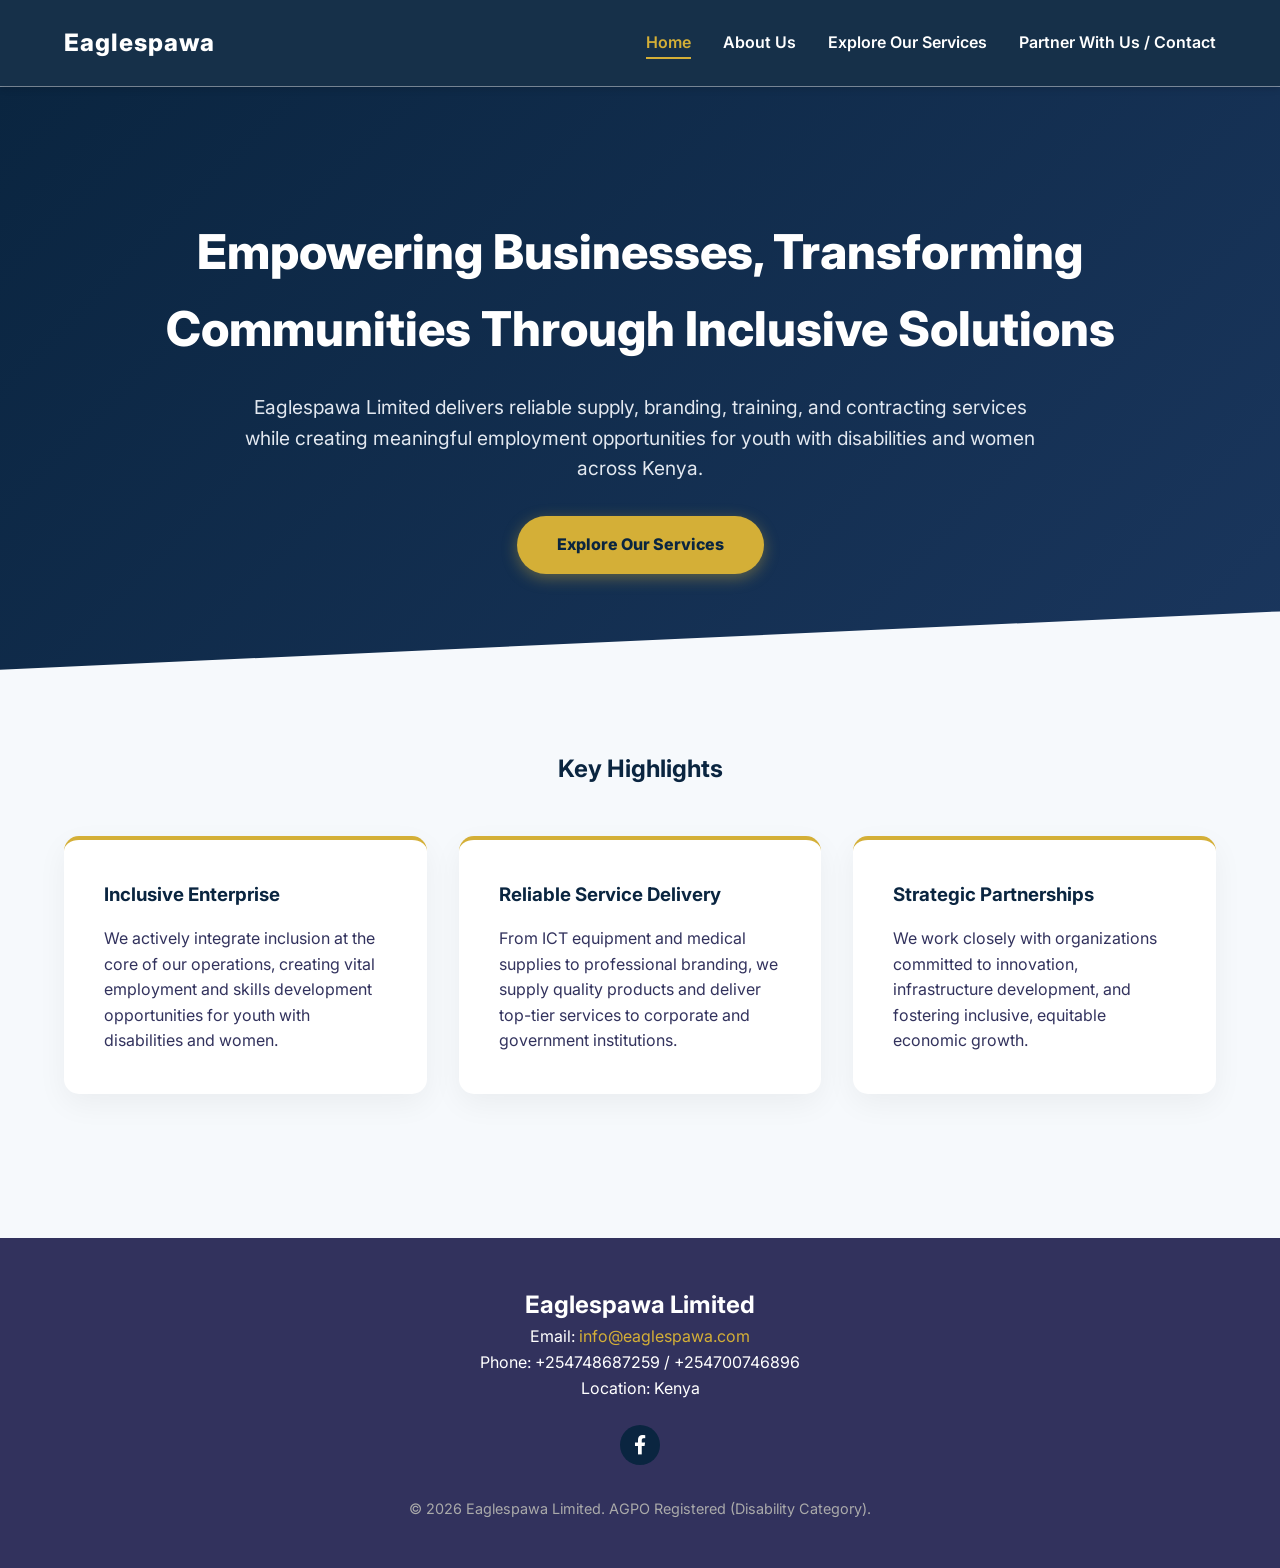
==== index.html @ 9e232251 "Update index.html" ====
<!DOCTYPE html>
<html lang="en">
<head>

    <!-- Google tag (gtag.js) -->
<script async src="https://www.googletagmanager.com/gtag/js?id=G-55WJGNCTZW"></script>
<script>
  window.dataLayer = window.dataLayer || [];
  function gtag(){dataLayer.push(arguments);}
  gtag('js', new Date());

  gtag('config', 'G-55WJGNCTZW');
</script>


    
    <meta charset="UTF-8">
    <meta name="viewport" content="width=device-width, initial-scale=1.0">
    <title>Eaglespawa Limited | Inclusive Solutions</title>
   <!-- <link rel="icon" type="image/png" href="63a9dcb0-1a79-4d11-aa5e-738346dadd19.jpeg">-->
    <link rel="stylesheet" href="styles.css">
    <link rel="stylesheet" href="https://cdnjs.cloudflare.com/ajax/libs/font-awesome/6.0.0/css/all.min.css">
    <meta name="google-site-verification" content="UINnyJ6uWXzY9-vGjhkxGWergdI92mz0cQHW0GVQRaw" />
</head>
<body>

    <header>
        <nav>
            <a href="index.html" class="logo">Eaglespawa</a>
            <div class="menu-toggle" id="mobile-menu">☰</div>
            <ul class="nav-links" id="nav-links">
                <li><a href="index.html">Home</a></li>
                <li><a href="about.html">About Us</a></li>
                <li><a href="services.html">Explore Our Services</a></li>
                <li><a href="contact.html">Partner With Us / Contact</a></li>
            </ul>
        </nav>
    </header>

    <section class="hero">
        <h1>Empowering Businesses, Transforming Communities Through Inclusive Solutions</h1>
        <p>Eaglespawa Limited delivers reliable supply, branding, training, and contracting services while creating meaningful employment opportunities for youth with disabilities and women across Kenya.</p>
        <a href="services.html" class="btn">Explore Our Services</a>
    </section>

    <section class="section">
        <h2 style="text-align: center; color: var(--primary-blue);">Key Highlights</h2>
        <div class="grid">
            <div class="card">
                <h3>Inclusive Enterprise</h3>
                <p>We actively integrate inclusion at the core of our operations, creating vital employment and skills development opportunities for youth with disabilities and women.</p>
            </div>
            <div class="card">
                <h3>Reliable Service Delivery</h3>
                <p>From ICT equipment and medical supplies to professional branding, we supply quality products and deliver top-tier services to corporate and government institutions.</p>
            </div>
            <div class="card">
                <h3>Strategic Partnerships</h3>
                <p>We work closely with organizations committed to innovation, infrastructure development, and fostering inclusive, equitable economic growth.</p>
            </div>
        </div>
    </section>

    <footer>
        <h2>Eaglespawa Limited</h2>
        <p>Email: <a href="mailto:info@eaglespawa.com?subject=Inquiry%20from%20Website">info@eaglespawa.com</a></p>
        <p>Phone: +254748687259 / +254700746896</p>
        <p>Location: Kenya</p>

        <div class="social-links">
            <a href="https://www.facebook.com/people/Eagles-pawa-limited/61579534235119/?mibextid=rS40aB7S9Ucbxw6v" target="_blank" title="Follow us on Facebook">
                <i class="fab fa-facebook-f"></i>
            </a>
        </div>

        
        <p style="margin-top: 2rem; font-size: 0.9rem; color: #aaa;">&copy; 2026 Eaglespawa Limited. AGPO Registered (Disability Category).</p>
    </footer>

    <script src="script.js"></script>
</body>
</html>


<!--<!DOCTYPE html>
<html lang="en">
<head>
    <meta charset="UTF-8">
    <meta name="viewport" content="width=device-width, initial-scale=1.0">
    <title>Page Not Found | Eagles Pawa Limited</title>
    <link href="https://fonts.googleapis.com/css2?family=Inter:wght@400;700&display=swap" rel="stylesheet">
    <style>
        :root {
            --white: #ffffff;
            --brand-blue: #0288d1;
            --gold: #d4af37;
            --light-blue: #f0f7ff;
        }

        body {
            margin: 0;
            padding: 0;
            display: flex;
            align-items: center;
            justify-content: center;
            height: 100vh;
            background: radial-gradient(circle, var(--light-blue) 0%, var(--white) 100%);
            font-family: 'Inter', sans-serif;
            text-align: center;
            color: #333;
        }

        .container {
            padding: 20px;
            max-width: 500px;
            animation: fadeIn 0.8s ease-out;
        }

        /* The big 404 number */
        h1 {
            font-size: 8rem;
            margin: 0;
            line-height: 1;
            color: var(--brand-blue);
            position: relative;
        }

        h1 span {
            color: var(--gold);
        }

        h2 {
            font-size: 1.5rem;
            margin: 20px 0;
            color: #1a2a36;
        }

        p {
            color: #64748b;
            margin-bottom: 30px;
        }

        /* The "Go Home" button */
        .btn-home {
            background: var(--gold);
            color: white;
            padding: 15px 35px;
            border-radius: 50px;
            text-decoration: none;
            font-weight: 700;
            display: inline-block;
            transition: all 0.3s ease;
            box-shadow: 0 10px 20px rgba(212, 175, 55, 0.2);
        }

        .btn-home:hover {
            transform: translateY(-3px);
            box-shadow: 0 15px 30px rgba(212, 175, 55, 0.3);
            background: #c29d2f; /* Slightly darker gold */
        }

        @keyframes fadeIn {
            from { opacity: 0; transform: translateY(20px); }
            to { opacity: 1; transform: translateY(0); }
        }

        /* Mobile specific font size adjustment */
        @media (max-width: 480px) {
            h1 { font-size: 6rem; }
        }
    </style>
</head>
<body>

    <div class="container">
        <h1>4<span>0</span>4</h1>
        <h2>Oops! This page took flight.</h2>
        <p>The link you followed might be broken, or the page may have moved. Let's get you back to our supplies.</p>
        

        <div style="margin-top: 40px;">
            <p style="font-size: 0.8rem;">Eagles Pawa Limited | General Merchandise</p>
        </div>
    </div>

</body>
</html>-->
---- styles.css ----
/* Google Fonts for a modern, clean look */
@import url('https://fonts.googleapis.com/css2?family=Inter:wght@300;400;600;800&display=swap');

/* Color Variables */
:root {
    --primary-blue: #0A2540; /* Deep futuristic blue */
    --accent-gold: #D4AF37; /* Elegant gold */
    --light-grey: #F6F9FC;
    --dark-grey: #32325D;
    --white: #FFFFFF;
    --transition-speed: 0.4s;
}

* {
    margin: 0;
    padding: 0;
    box-sizing: border-box;
    font-family: 'Inter', sans-serif;
}

body {
    background-color: var(--light-grey);
    color: var(--dark-grey);
    line-height: 1.6;
    /* Smooth fade-in for page loads */
    animation: fadeIn 0.8s ease-in-out; 
}

@keyframes fadeIn {
    from { opacity: 0; transform: translateY(10px); }
    to { opacity: 1; transform: translateY(0); }
}

/* Navigation Bar */
header {
    background: rgba(10, 37, 64, 0.95); /* Glassmorphism effect */
    backdrop-filter: blur(10px);
    position: sticky;
    top: 0;
    width: 100%;
    z-index: 1000;
    box-shadow: 0 4px 6px rgba(0,0,0,0.1);
}

nav {
    display: flex;
    justify-content: space-between;
    align-items: center;
    padding: 1.5rem 5%;
    max-width: 1400px;
    margin: auto;
}

.logo {
    color: var(--white);
    font-size: 1.5rem;
    font-weight: 800;
    text-decoration: none;
    letter-spacing: 1px;
}

.logo span {
    color: var(--accent-gold);
}

.nav-links {
    list-style: none;
    display: flex;
    gap: 2rem;
}

.nav-links a {
    color: var(--white);
    text-decoration: none;
    font-weight: 600;
    transition: color var(--transition-speed);
}

.nav-links a:hover {
    color: var(--accent-gold);
}


/* Navigation Active State */
.nav-links a.active {
    color: var(--accent-gold);
    border-bottom: 2px solid var(--accent-gold);
    padding-bottom: 5px;
}

/* Ensure links don't jump when the border is added */
.nav-links a {
    border-bottom: 2px solid transparent;
    transition: all var(--transition-speed);
}



.menu-toggle {
    display: none;
    color: var(--white);
    font-size: 1.5rem;
    cursor: pointer;
}

/* Hero Section */
.hero {
    background: linear-gradient(135deg, var(--primary-blue) 0%, #1A365D 100%);
    color: var(--white);
    text-align: center;
    padding: 8rem 5% 6rem;
    clip-path: polygon(0 0, 100% 0, 100% 90%, 0 100%); /* Futuristic slant */
}

.hero h1 {
    font-size: 3rem;
    font-weight: 800;
    margin-bottom: 1.5rem;
    color: var(--white);
}

.hero p {
    font-size: 1.2rem;
    max-width: 800px;
    margin: 0 auto 2rem;
    color: #E2E8F0;
}

.btn {
    display: inline-block;
    padding: 1rem 2.5rem;
    background-color: var(--accent-gold);
    color: var(--primary-blue);
    text-decoration: none;
    font-weight: 800;
    border-radius: 50px;
    transition: all var(--transition-speed);
    box-shadow: 0 4px 15px rgba(212, 175, 55, 0.4);
}

.btn:hover {
    transform: translateY(-3px);
    box-shadow: 0 6px 20px rgba(212, 175, 55, 0.6);
}

/* Sections & Cards */
.section {
    padding: 5rem 5%;
    max-width: 1400px;
    margin: auto;
}

.grid {
    display: grid;
    grid-template-columns: repeat(auto-fit, minmax(300px, 1fr));
    gap: 2rem;
    margin-top: 3rem;
}

.card {
    background: var(--white);
    padding: 2.5rem;
    border-radius: 15px;
    box-shadow: 0 10px 30px rgba(0,0,0,0.05);
    transition: transform var(--transition-speed);
    border-top: 4px solid var(--accent-gold);
}

.card:hover {
    transform: translateY(-10px);
}

.card h3 {
    color: var(--primary-blue);
    margin-bottom: 1rem;
}

/* Footer */
footer {
    background-color: var(--dark-grey);
    color: var(--white);
    text-align: center;
    padding: 3rem 5%;
    margin-top: 4rem;
}

footer a {
    color: var(--accent-gold);
    text-decoration: none;
}

/* Mobile Responsiveness */
@media (max-width: 768px) {
    .nav-links {
        display: none;
        flex-direction: column;
        position: absolute;
        top: 100%;
        left: 0;
        width: 100%;
        background: var(--primary-blue);
        padding: 2rem 0;
        text-align: center;
    }
    .nav-links.active {
        display: flex;
    }
    .menu-toggle {
        display: block;
    }
    .hero h1 {
        font-size: 2rem;
    }
}




/* --- Services Page Specific Styles --- */
.page-header {
    background: linear-gradient(135deg, var(--primary-blue) 0%, #1A365D 100%);
    color: var(--white);
    text-align: center;
    padding: 6rem 5% 4rem;
}

.page-header h1 {
    font-size: 2.5rem;
    color: var(--accent-gold);
    margin-bottom: 1rem;
}

.service-category {
    margin-bottom: 5rem;
}

.service-category-title {
    font-size: 2rem;
    color: var(--primary-blue);
    margin-bottom: 2rem;
    border-bottom: 3px solid var(--accent-gold);
    display: inline-block;
    padding-bottom: 0.5rem;
}

.service-card {
    background: var(--white);
    padding: 2rem;
    border-radius: 12px;
    box-shadow: 0 8px 25px rgba(0,0,0,0.04);
    border: 1px solid #E2E8F0;
    transition: all var(--transition-speed);
}

.service-card:hover {
    transform: translateY(-5px);
    box-shadow: 0 12px 30px rgba(10, 37, 64, 0.1);
    border-color: var(--accent-gold);
}

.service-card h3 {
    color: var(--primary-blue);
    font-size: 1.4rem;
    margin-bottom: 1.5rem;
    display: flex;
    align-items: center;
    gap: 10px;
}

.service-card ul {
    list-style: none;
}

.service-card ul li {
    position: relative;
    padding-left: 1.5rem;
    margin-bottom: 0.8rem;
    color: var(--dark-grey);
    font-size: 0.95rem;
}

.service-card ul li::before {
    content: '▹';
    position: absolute;
    left: 0;
    color: var(--accent-gold);
    font-weight: bold;
    font-size: 1.2rem;
    top: -2px;
}




/* --- About & Contact Page Specific Styles --- */
.commitment-box {
    background: linear-gradient(135deg, var(--primary-blue) 0%, #1A365D 100%);
    color: var(--white);
    padding: 3rem;
    border-radius: 15px;
    margin-top: 3rem;
    box-shadow: 0 10px 30px rgba(0,0,0,0.1);
    border-left: 5px solid var(--accent-gold);
}

.commitment-box h3 {
    color: var(--accent-gold);
    margin-bottom: 1rem;
    font-size: 1.8rem;
}

.commitment-box ul li {
    margin-bottom: 0.8rem;
    font-size: 1.1rem;
}

/* Contact Form */
.contact-container {
    display: grid;
    grid-template-columns: repeat(auto-fit, minmax(300px, 1fr));
    gap: 3rem;
    background: var(--white);
    padding: 3rem;
    border-radius: 15px;
    box-shadow: 0 8px 25px rgba(0,0,0,0.04);
}

.contact-info h3 {
    color: var(--primary-blue);
    margin-bottom: 1.5rem;
}

.contact-info p {
    margin-bottom: 1rem;
    font-size: 1.1rem;
    display: flex;
    align-items: center;
    gap: 10px;
}

.contact-info p strong {
    color: var(--accent-gold);
}

.contact-form {
    display: flex;
    flex-direction: column;
    gap: 1.5rem;
}

.contact-form input,
.contact-form textarea {
    width: 100%;
    padding: 1rem;
    border: 1px solid #E2E8F0;
    border-radius: 8px;
    background: var(--light-grey);
    font-size: 1rem;
    color: var(--dark-grey);
    transition: all var(--transition-speed);
    font-family: 'Inter', sans-serif;
}

.contact-form input:focus,
.contact-form textarea:focus {
    outline: none;
    border-color: var(--accent-gold);
    box-shadow: 0 0 0 3px rgba(212, 175, 55, 0.2);
    background: var(--white);
}

.contact-form button {
    cursor: pointer;
    border: none;
    font-size: 1.1rem;
}



/* --- Social Media Links --- */
.social-links {
    margin-top: 1.5rem;
}

.social-links a {
    display: inline-block;
    color: var(--white);
    background-color: var(--primary-blue);
    width: 40px;
    height: 40px;
    line-height: 40px;
    border-radius: 50%;
    font-size: 1.2rem;
    transition: all var(--transition-speed);
    text-decoration: none;
}

.social-links a:hover {
    background-color: var(--accent-gold);
    color: var(--primary-blue);
    transform: translateY(-3px);
    box-shadow: 0 5px 15px rgba(212, 175, 55, 0.4);
}
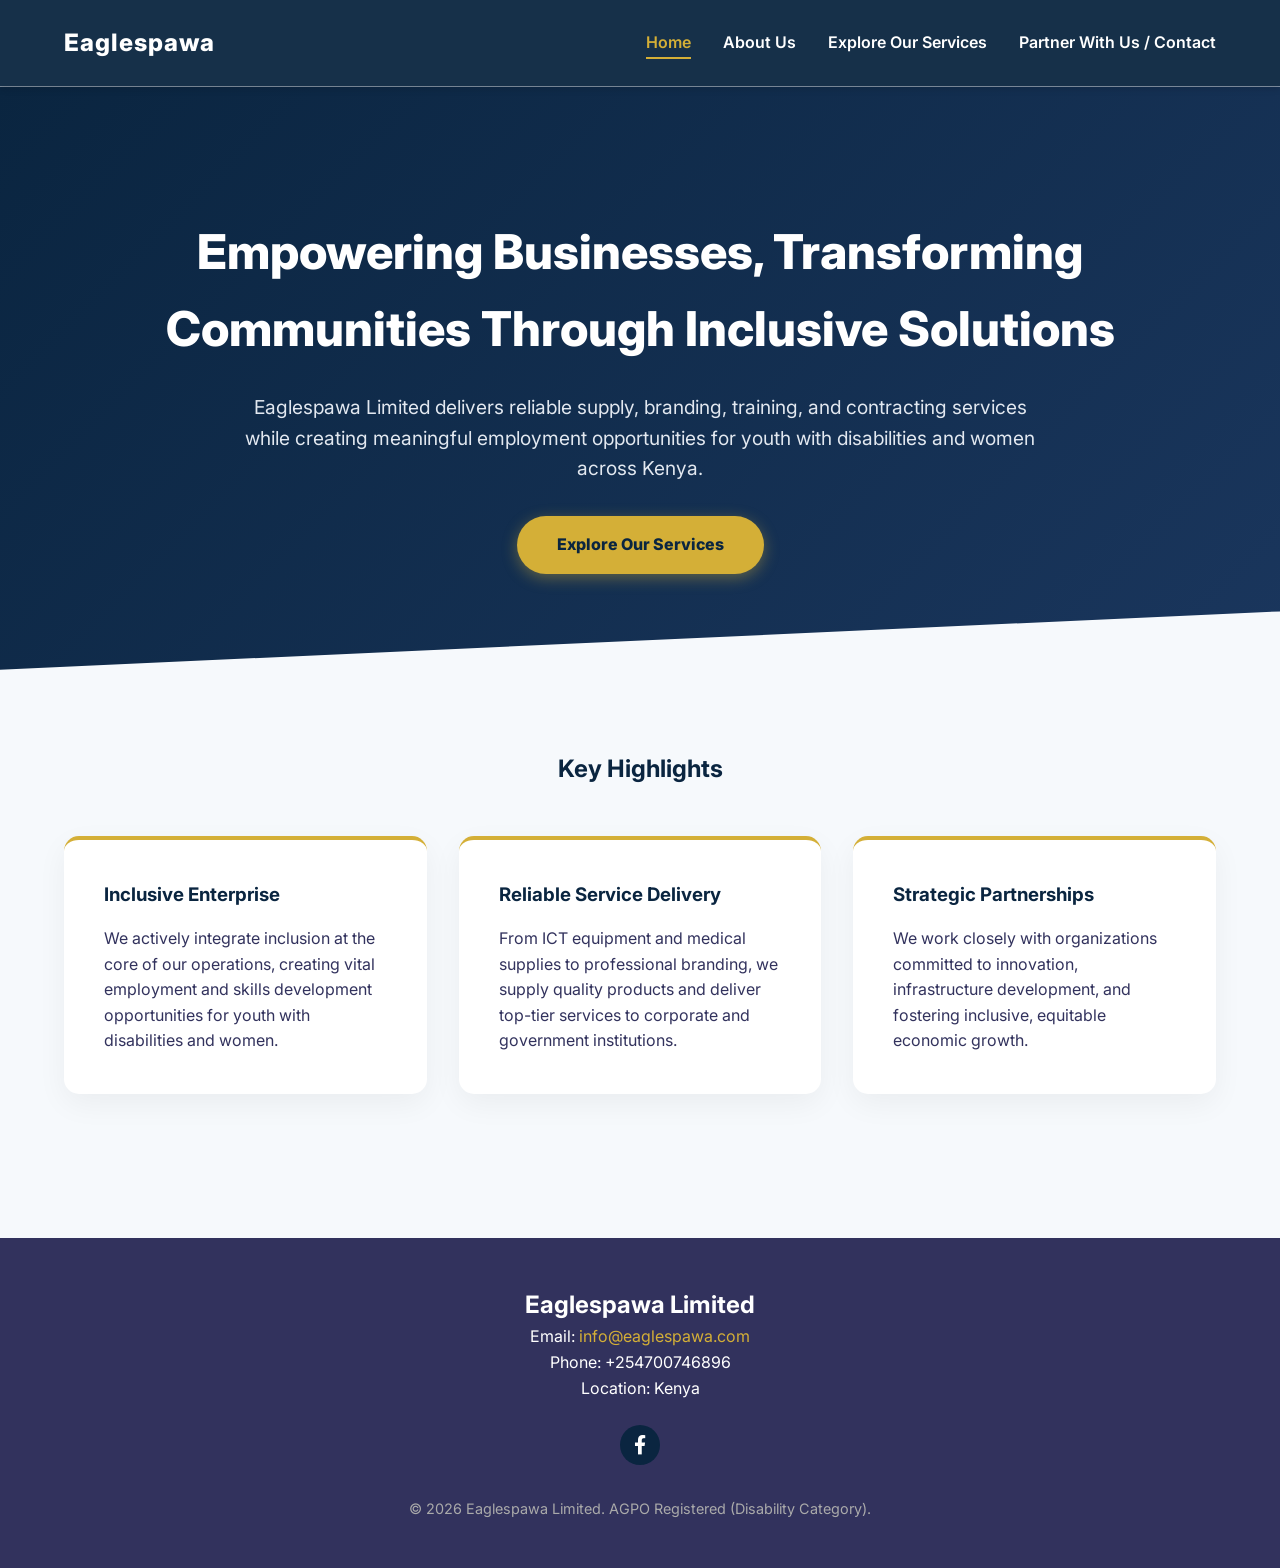
==== commit e502708e: "Update index.html" ====
--- a/index.html
+++ b/index.html
@@ -64,7 +64,7 @@
     <footer>
         <h2>Eaglespawa Limited</h2>
         <p>Email: <a href="mailto:info@eaglespawa.com?subject=Inquiry%20from%20Website">info@eaglespawa.com</a></p>
-        <p>Phone: +254748687259 / +254700746896</p>
+        <p>Phone: +254700746896</p>
         <p>Location: Kenya</p>
 
         <div class="social-links">
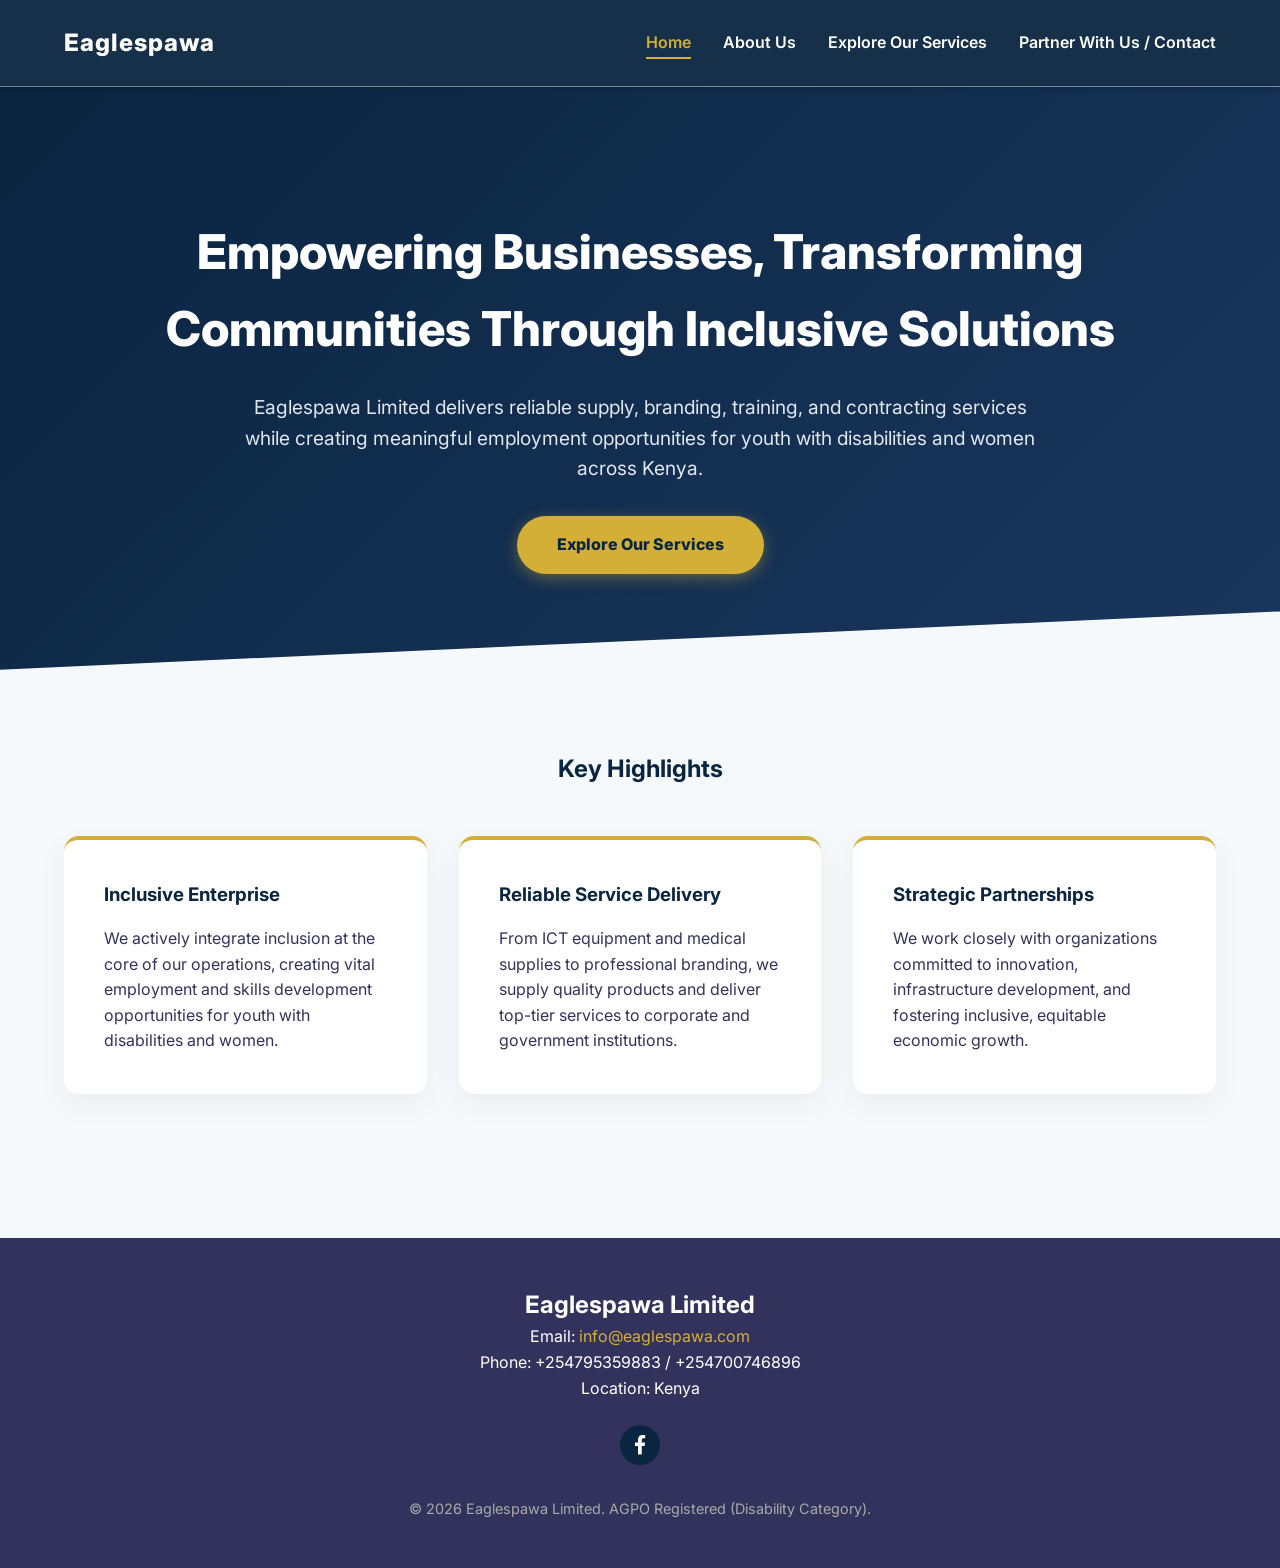
==== commit 714b5035: "Update index.html" ====
--- a/index.html
+++ b/index.html
@@ -17,7 +17,7 @@
     <meta charset="UTF-8">
     <meta name="viewport" content="width=device-width, initial-scale=1.0">
     <title>Eaglespawa Limited | Inclusive Solutions</title>
-   <!-- <link rel="icon" type="image/png" href="63a9dcb0-1a79-4d11-aa5e-738346dadd19.jpeg">-->
+   <link rel="icon" type="image/png" href="favicon.png">
     <link rel="stylesheet" href="styles.css">
     <link rel="stylesheet" href="https://cdnjs.cloudflare.com/ajax/libs/font-awesome/6.0.0/css/all.min.css">
     <meta name="google-site-verification" content="UINnyJ6uWXzY9-vGjhkxGWergdI92mz0cQHW0GVQRaw" />
@@ -64,7 +64,7 @@
     <footer>
         <h2>Eaglespawa Limited</h2>
         <p>Email: <a href="mailto:info@eaglespawa.com?subject=Inquiry%20from%20Website">info@eaglespawa.com</a></p>
-        <p>Phone: +254700746896</p>
+        <p>Phone: +254795359883 / +254700746896</p>
         <p>Location: Kenya</p>
 
         <div class="social-links">
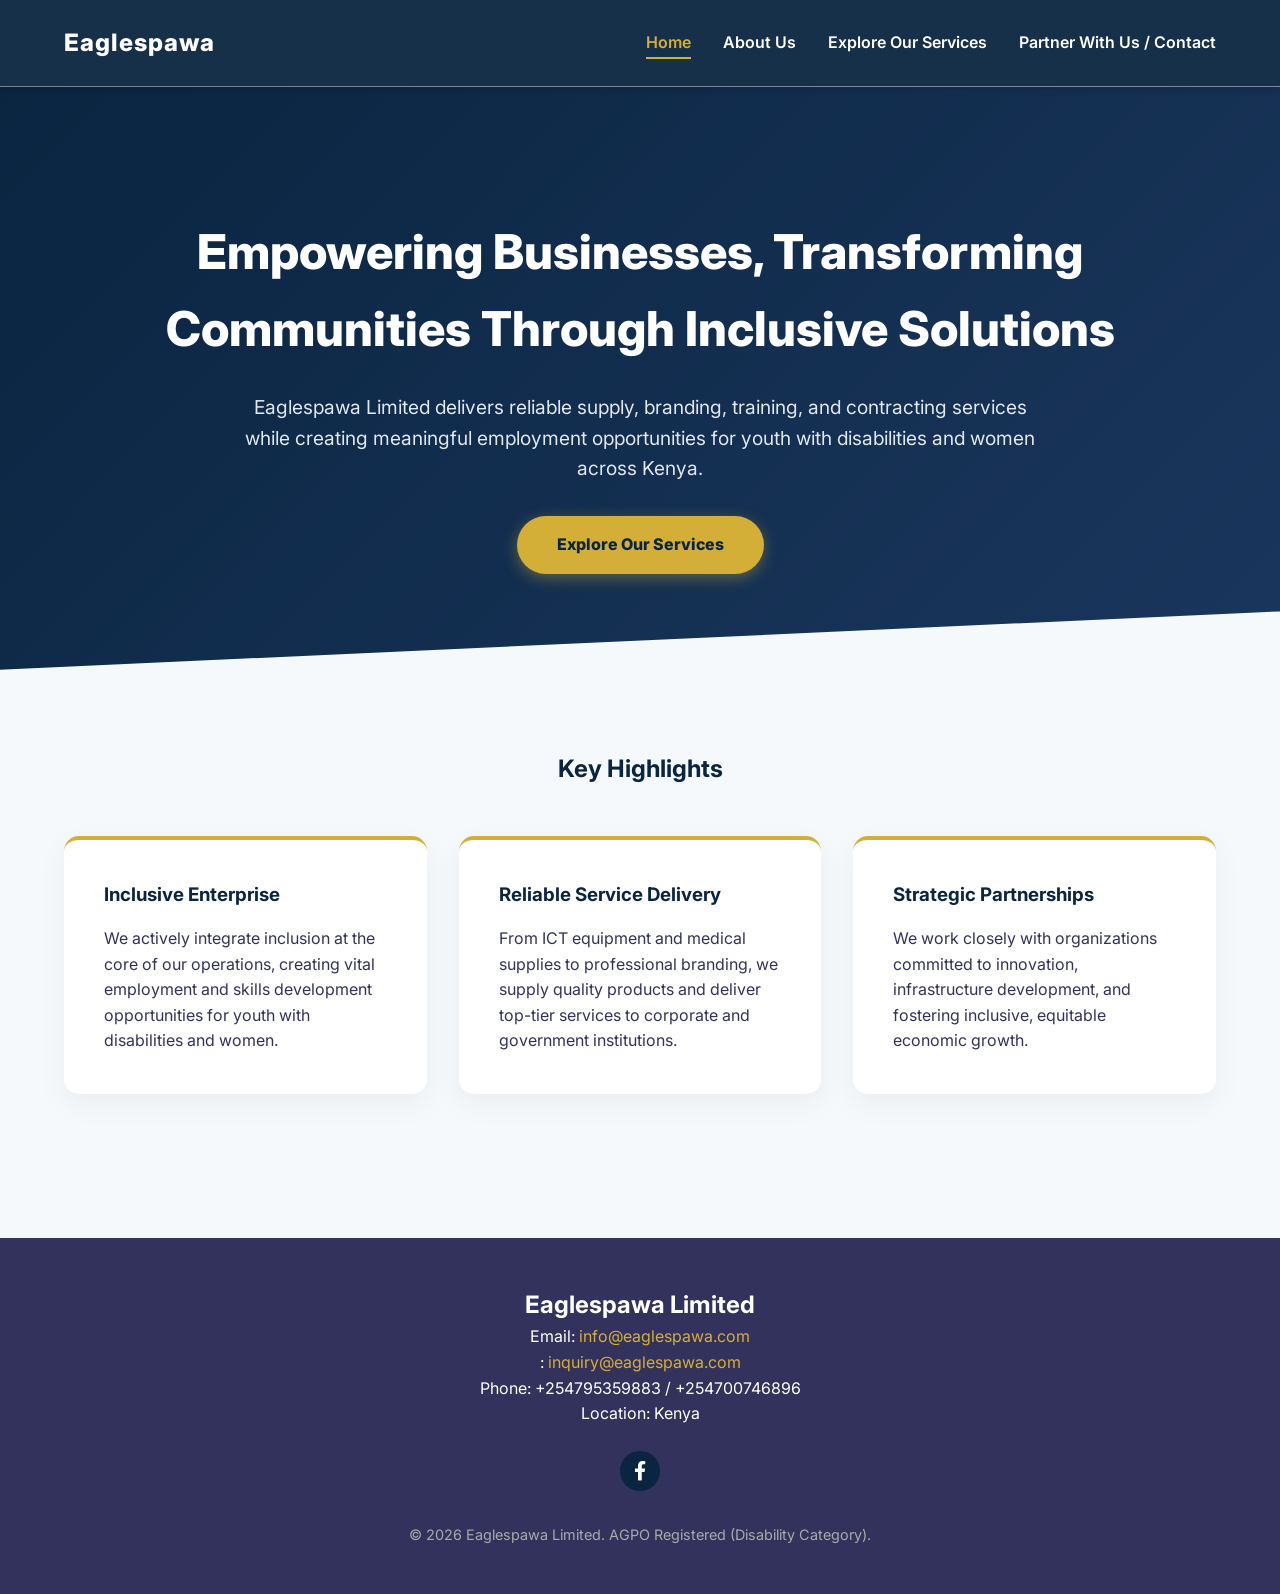
==== commit 6a06c9ab: "Update index.html" ====
--- a/index.html
+++ b/index.html
@@ -17,7 +17,7 @@
     <meta charset="UTF-8">
     <meta name="viewport" content="width=device-width, initial-scale=1.0">
     <title>Eaglespawa Limited | Inclusive Solutions</title>
-   <link rel="icon" type="image/png" href="favicon.png">
+    <link rel="icon" type="image/jpeg" href="icon.jpeg">
     <link rel="stylesheet" href="styles.css">
     <link rel="stylesheet" href="https://cdnjs.cloudflare.com/ajax/libs/font-awesome/6.0.0/css/all.min.css">
     <meta name="google-site-verification" content="UINnyJ6uWXzY9-vGjhkxGWergdI92mz0cQHW0GVQRaw" />
@@ -63,7 +63,8 @@
 
     <footer>
         <h2>Eaglespawa Limited</h2>
-        <p>Email: <a href="mailto:info@eaglespawa.com?subject=Inquiry%20from%20Website">info@eaglespawa.com</a></p>
+        <p>Email: <a href="mailto:info@eaglespawa.com?subject=Want%20more%20information%20on%20a%20website">info@eaglespawa.com</a></p>
+        <p>     : <a href="mailto:inquiry@eaglespawa.com?subject=Inquiry%20from%20website">inquiry@eaglespawa.com</a></p>
         <p>Phone: +254795359883 / +254700746896</p>
         <p>Location: Kenya</p>
 
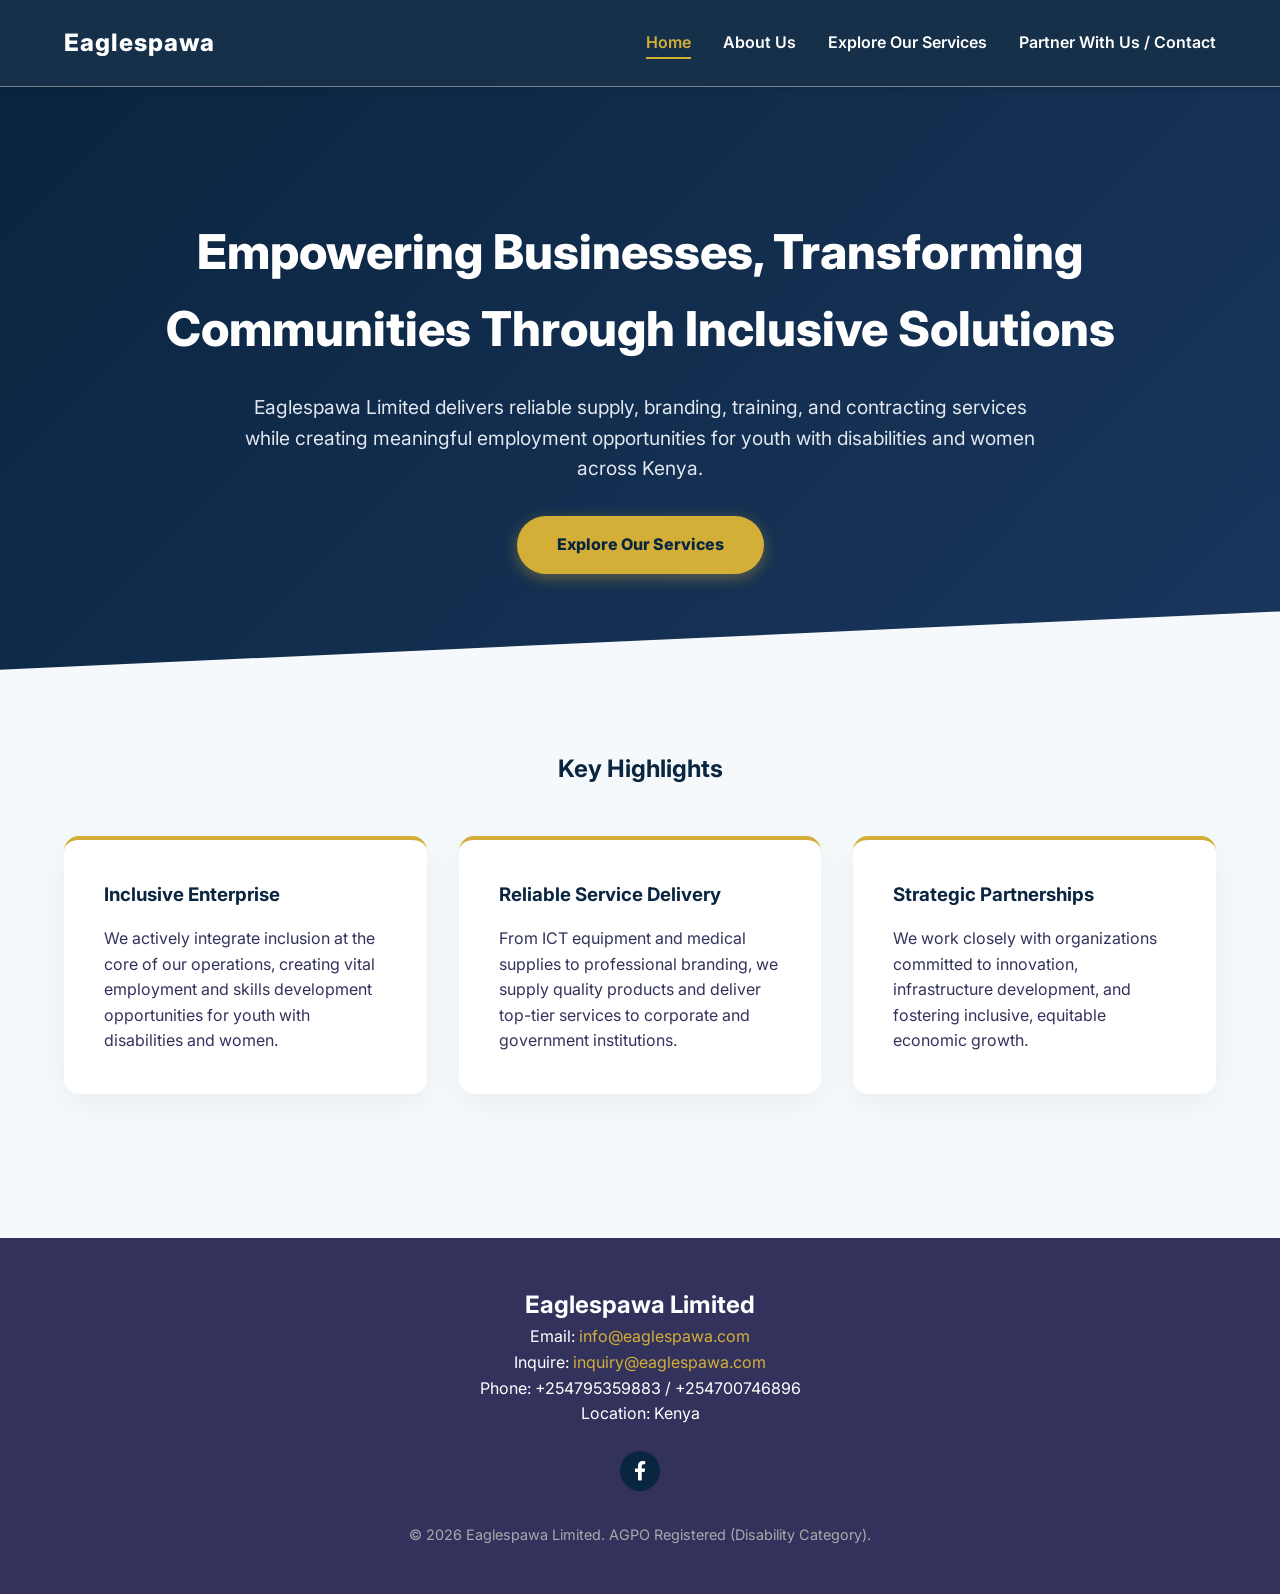
==== commit 967c9915: "Update index.html" ====
--- a/index.html
+++ b/index.html
@@ -64,7 +64,7 @@
     <footer>
         <h2>Eaglespawa Limited</h2>
         <p>Email: <a href="mailto:info@eaglespawa.com?subject=Want%20more%20information%20on%20a%20website">info@eaglespawa.com</a></p>
-        <p>     : <a href="mailto:inquiry@eaglespawa.com?subject=Inquiry%20from%20website">inquiry@eaglespawa.com</a></p>
+        <p>Inquire: <a href="mailto:inquiry@eaglespawa.com?subject=Inquiry%20from%20website">inquiry@eaglespawa.com</a></p>
         <p>Phone: +254795359883 / +254700746896</p>
         <p>Location: Kenya</p>
 
